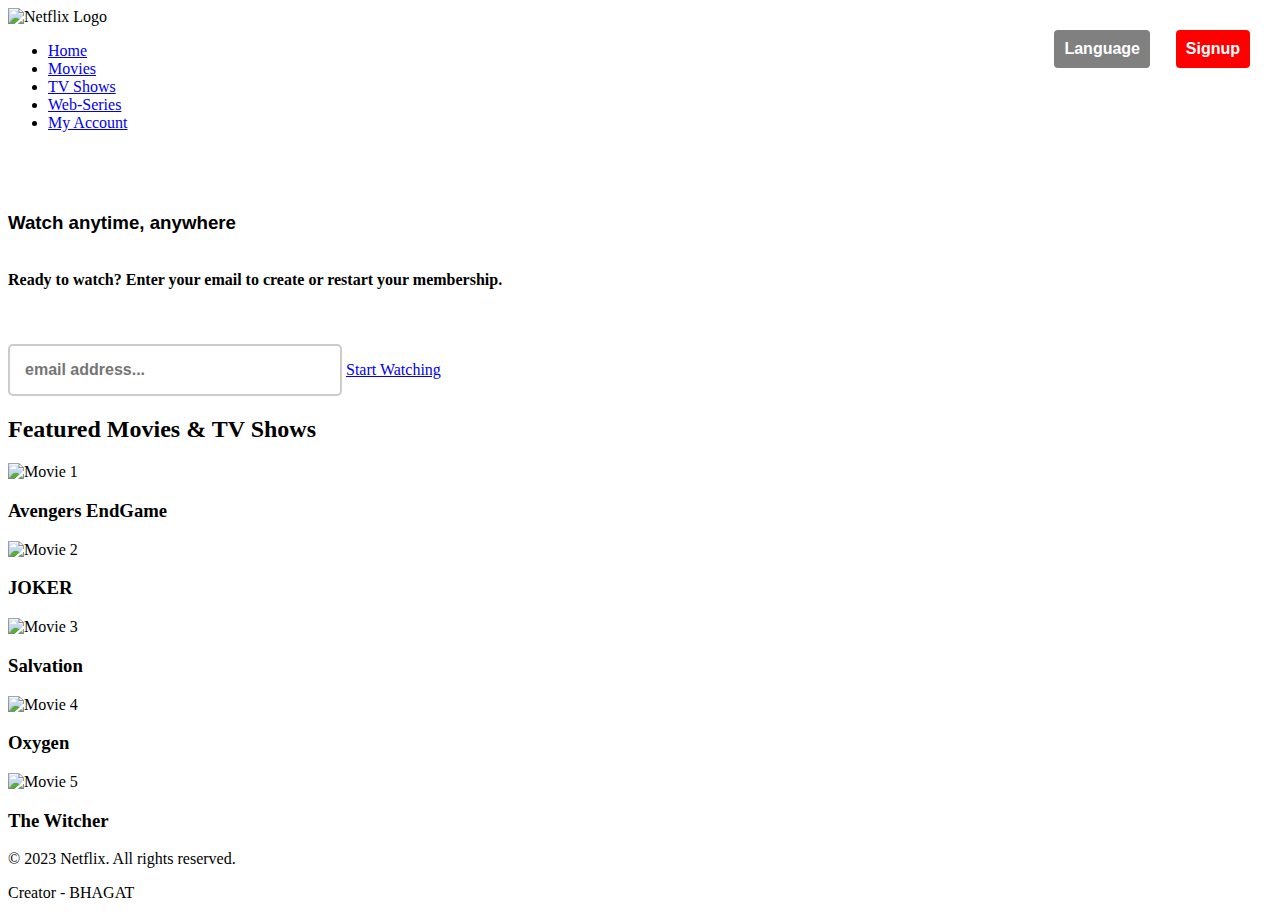
==== Netflix_clone/index.html @ 66bd56ac "Create index.html" ====
<!DOCTYPE html>
<html lang="en">
<head>
    <meta charset="UTF-8">
    <meta name="viewport" content="width=device-width, initial-scale=1.0">
    <link rel="stylesheet" href="styles.css">
    <title>Netflix</title>
    <style>
        .transparent-input {
          background-color: transparent;
          border: 2px solid #ccc;
          padding: 15px;
          width: 300px;
          color: white; 
          font-size: 16px;
          border-radius: 5px;
          font-weight: bold;
        }
      </style>
    
</head>
<body>
    <header>
        
        <nav>
            <img src="logo.svg.png" alt="Netflix Logo" class="logo">
            <ul>
                <li><a href="#">Home</a></li>
                <li><a href="#">Movies</a></li>
                <li><a href="#">TV Shows</a></li>
                <li><a href="#">Web-Series</a></li>
                <li><a href="#">My Account</a></li>
            </ul>
            
            <button style="background-color: grey;
            color: white; border:none;  font-weight: bold; padding: 10px 10px; text-align: center;display: inline-block; font-size: 16px; border-radius: 4px; position: absolute;
            right: 130px;
            top: 30px; ">
                Language
            </button>
            <button style="background-color: red;
            color: white; border: none; font-weight: bold;padding: 10px 10px; text-align: center; display: inline-block; font-size: 16px; border-radius: 4px;
            position:absolute; right: 30px;
            top: 30px;" >Signup</button>
            
            
            
        </nav>
       
    </header>

    <section class="hero">
        <div class="overlay"></div>
        <div class="content">
            <h1 style="color:white; color: white; font-family: Verdana, Geneva, Tahoma, sans-serif;">Unlimited movies and TV shows</h1>
            <h3 style="font-family: Verdana, Geneva, Tahoma, sans-serif;">Watch anytime, anywhere</h3>
            <p></p>
            
             <h6 style="font-size: medium;">Ready to watch? Enter your email to create or restart your membership.</h6>
             <br>
             <input type="text" class="transparent-input" placeholder="email address...">
             
            <a href="#" class="btn btn-primary">Start Watching  </a>
        </div>
    </section>

    <section class="featured">
        <h2>Featured Movies & TV Shows</h2>
        <div class="featured-list">
            <div class="item">
                <img src="avengers.jpg" alt="Movie 1"
                style="width: 184px;height: 273px;">
                <h3>Avengers EndGame</h3>
            </div>
            <div class="item">
                 <!-- items here -->
                <img src="joker.jpg" alt="Movie 2" 
                style="width: 184px;height: 273px;">
                <h3>JOKER</h3>
                
            </div>
           
            <div class="item">
                <img src="salvation.jpg" alt="Movie 3"
                style="width: 184px;height: 273px;">
                <h3>Salvation</h3>
            </div>
            <div class="item">
                <img src="oxygen.jpg" alt="Movie 4"
                style="width: 184px;height: 273px;">
                <h3>Oxygen</h3>
            </div>
            <div class="item">
                <img src="witcher.jpeg" alt="Movie 5"
                style="width: 184px;height: 273px;">
                <h3>The Witcher</h3>
            </div>
            
            
        </div>
    </section>

    <footer>
        <p>&copy; 2023 Netflix. All rights reserved.</p>
        <p>Creator - BHAGAT</p>
    </footer>
</body>
</html>
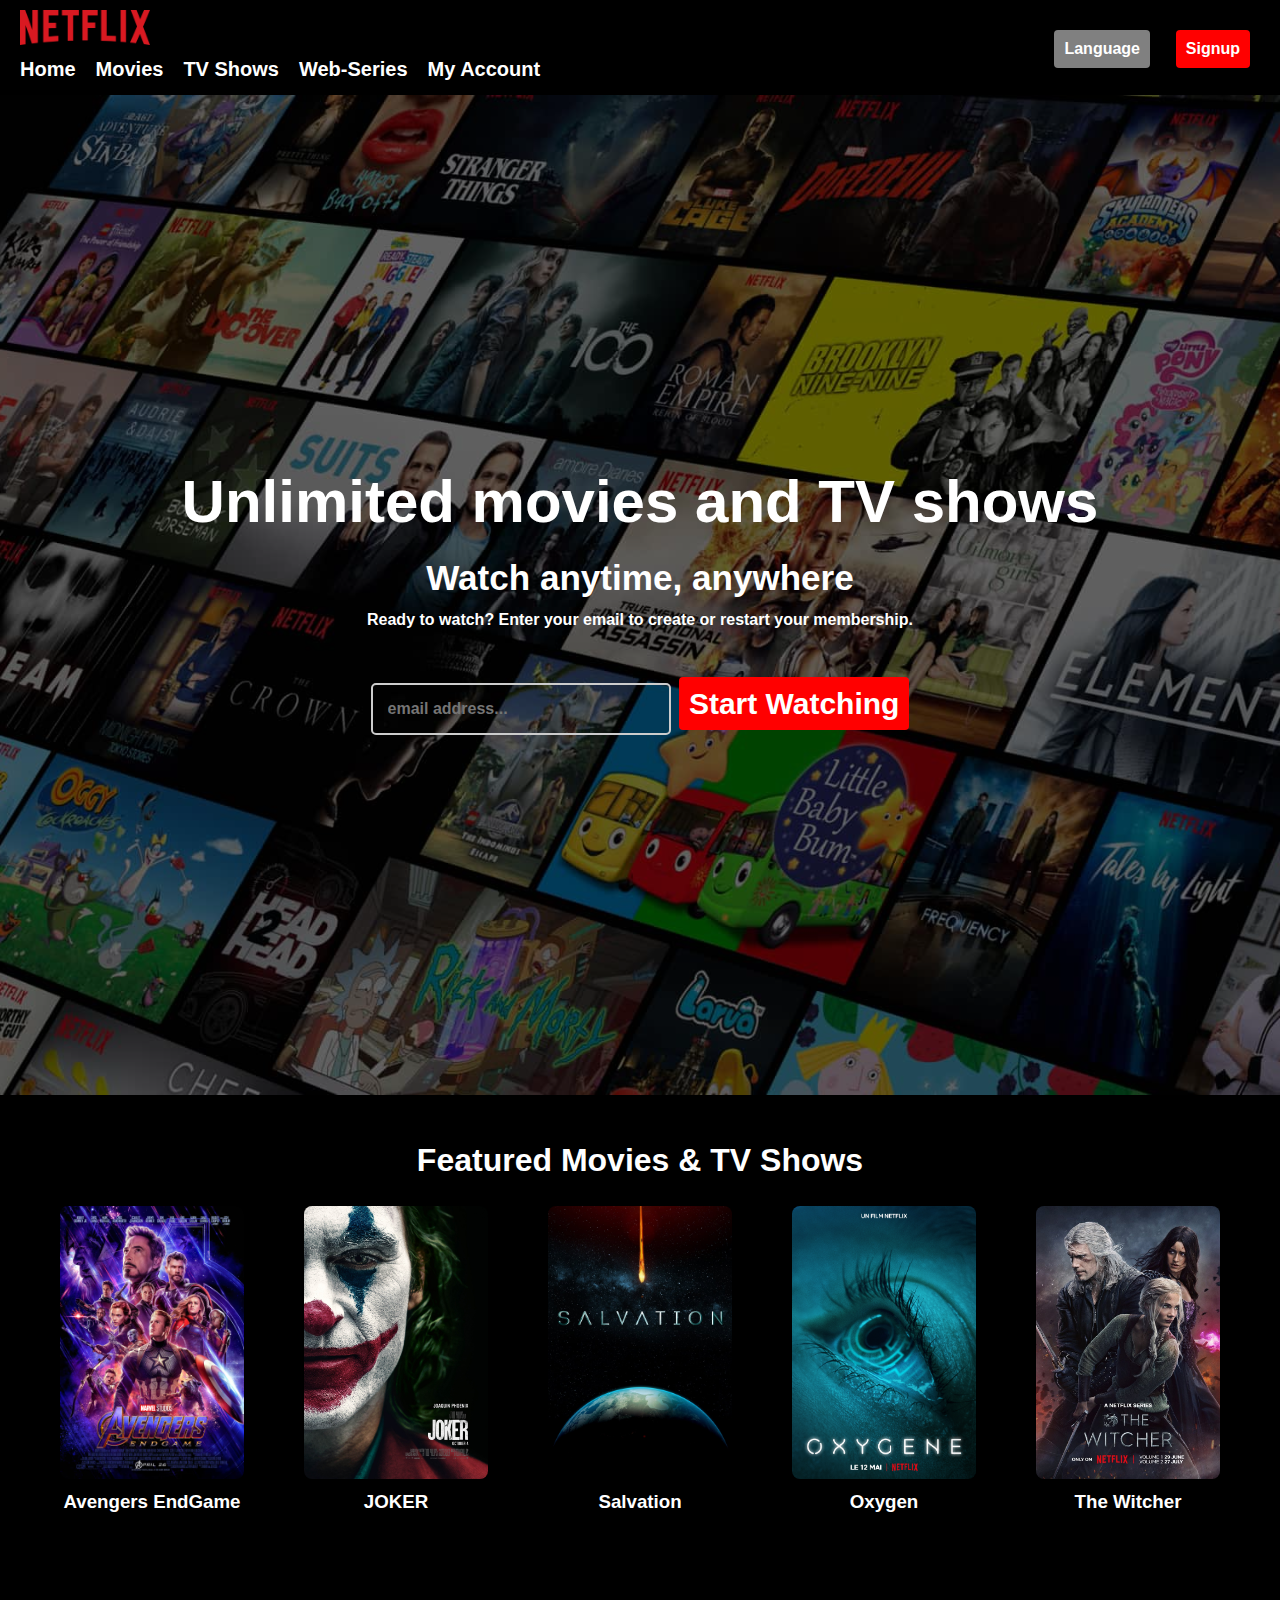
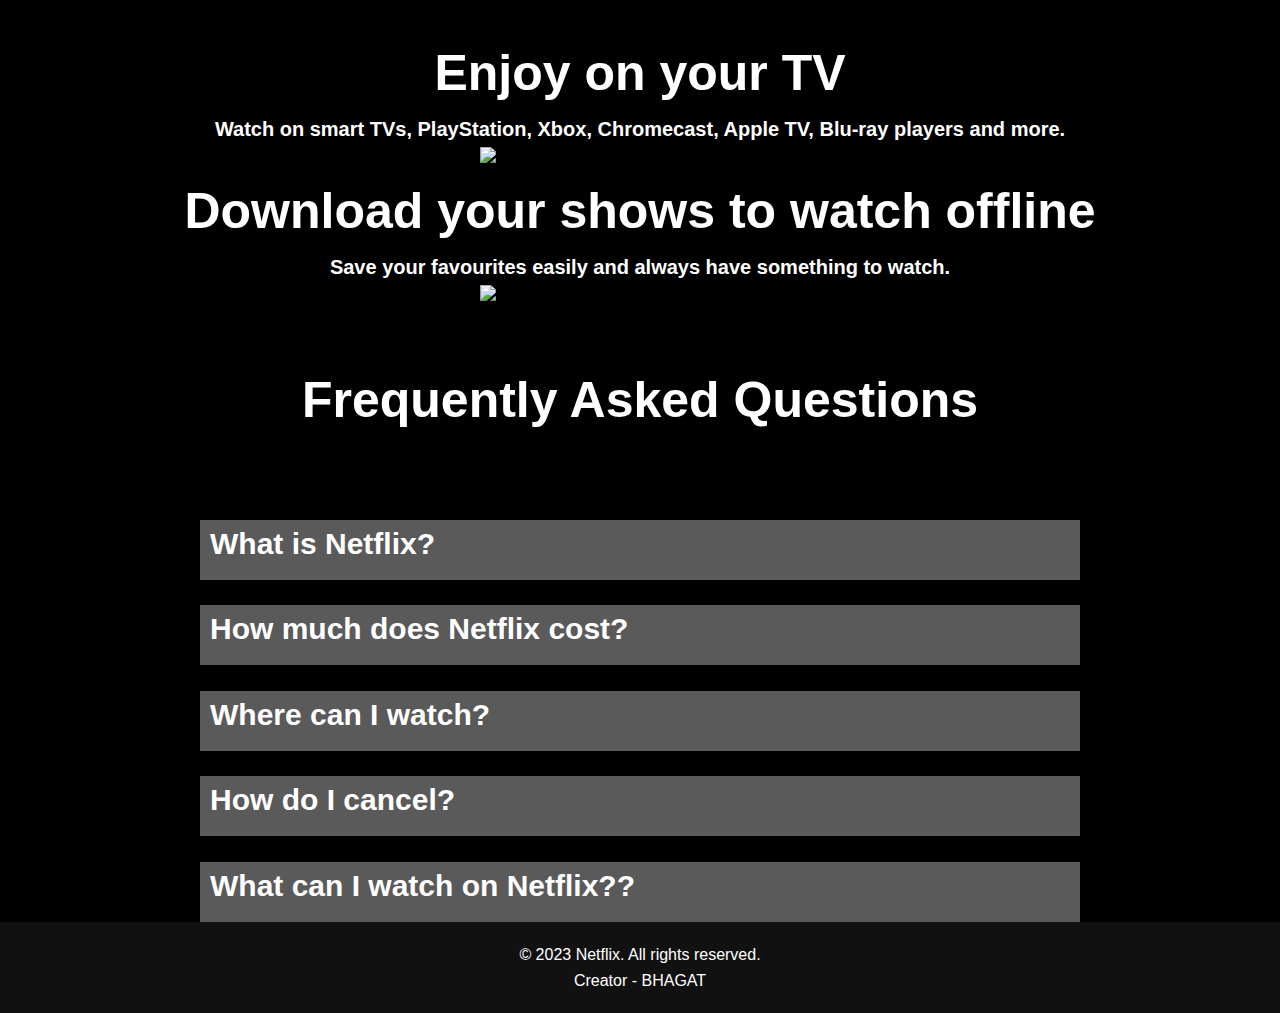
==== commit e83eeb25: "Update index.html" ====
--- a/Netflix_clone/index.html
+++ b/Netflix_clone/index.html
@@ -16,6 +16,7 @@
           border-radius: 5px;
           font-weight: bold;
         }
+        
       </style>
     
 </head>
@@ -95,9 +96,57 @@
                 style="width: 184px;height: 273px;">
                 <h3>The Witcher</h3>
             </div>
+
+            
             
             
         </div>
+    </section>
+    <section class="explain" style="background: black; color: white;">
+        
+        <br><br><br>
+        <h1 style="text-align: center; font-family: Verdana, Geneva, Tahoma, sans-serif;font-size: 50px;">Enjoy on your TV</h1>
+        <h2 style="text-align: center; font-family: Verdana, Geneva, Tahoma, sans-serif; font-size: 20px;">Watch on smart TVs, PlayStation, Xbox, Chromecast, Apple TV, Blu-ray players and more.</h2>
+        <img src ="https://assets.nflxext.com/ffe/siteui/acquisition/ourStory/fuji/desktop/tv.png" style="margin-left: 480px;margin-right: auto;">
+        <br>
+        <h1 style="text-align: center; font-family: Verdana, Geneva, Tahoma, sans-serif;font-size: 50px;">
+            Download your shows to watch offline
+        </h1>
+        <h2 style="text-align: center; font-family: Verdana, Geneva, Tahoma, sans-serif; font-size: 20px;">Save your favourites easily and always have something to watch.</h2>
+
+        <img src="https://assets.nflxext.com/ffe/siteui/acquisition/ourStory/fuji/desktop/mobile.png " style="margin-left: 480px;margin-right: auto; ">
+        <br><br><br>
+        
+        </h1>
+        <div class="question">
+            <h1 style="text-align: center; font-family: Verdana, Geneva, Tahoma, sans-serif;font-size: 50px;">Frequently Asked Questions
+                <br><br>
+                
+              </h1>
+              <div class="quest">
+                <div class="textbox" style="text-align: left; background-color: #5A5A5A; height: 60px;  font-size: 30px; font-weight: 600; margin-left: 200px; margin-right: 200px; padding-left: 10px;" >What is Netflix?</div>
+                <i class="las la-plus"></i>
+              </div>
+              <br>
+              <div class="quest">
+                  <div class="textbox" style="text-align: left; background-color: #5A5A5A; height: 60px;  font-size: 30px; font-weight: 600; margin-left: 200px; margin-right: 200px; padding-left: 10px;">How much does Netflix cost?</div>
+                  <i class="las la-plus"></i>
+                </div>  
+                <br>           
+                <div class="quest">
+                    <div class="textbox " style="text-align: left; background-color: #5A5A5A; height: 60px;  font-size: 30px; font-weight: 600; margin-left: 200px; margin-right: 200px; padding-left: 10px;">Where can I watch?</div>
+                    <i class="las la-plus"></i>
+                  </div>    
+                  <br>             <div class="quest">
+                    <div class="textbox" style="text-align: left; background-color: #5A5A5A; height: 60px;  font-size: 30px; font-weight: 600; margin-left: 200px; margin-right: 200px; padding-left: 10px;">How do I cancel?</div>
+                    <i class="las la-plus"></i>
+                  </div> 
+                  <br>              
+                  <div class="quest">
+                      <div class="textbox" style="text-align: left; background-color: #5A5A5A; height: 60px;  font-size: 30px; font-weight: 600; margin-left: 200px; margin-right: 200px; padding-left: 10px;">What can I watch on Netflix??</div>
+                      <i class="las la-plus"></i>
+                    </div>
+
     </section>
 
     <footer>
--- a/Netflix_clone/styles.css
+++ b/Netflix_clone/styles.css
@@ -0,0 +1,140 @@
+
+* {
+    margin: 0;
+    padding: 0;
+    box-sizing: border-box;
+}
+
+body {
+    font-family: Arial, sans-serif;
+    line-height: 1.6;
+    background-color: #f4f4f4;
+    color: #333;
+}
+
+header {
+    background-color: #111;
+    color: white;
+    padding: 10px 20px;
+    background-blend-mode: multiply;
+    background-color: black;
+   
+}
+
+
+.logo {
+    width: 130px;
+    height: auto;
+}
+
+nav ul {
+    list-style: none;
+    display: flex;
+    align-items: center;
+    font-size: 20px;
+    
+   
+}
+
+nav li {
+    margin-right: 20px;
+}
+
+nav a {
+    text-decoration: none;
+    color: white;
+    font-weight: bold;
+    
+}
+
+
+.hero {
+    position: relative;
+    background-image: url("netflix_background.jpg");
+    background-size: cover;
+    background-position: center;
+    height: 1000px;
+    color: white;
+    display: flex;
+    justify-content: center;
+    align-items: center;
+    text-align: center;
+    background-image: no-repeat;
+    background-blend-mode: multiply;
+    background-color: grey;
+    
+}
+
+.overlay {
+    position: absolute;
+    top: 0;
+    left: 0;
+    width: 0%;
+    height: 0%;
+    background: rgba(0, 0, 0, );
+}
+
+.content {
+    padding: 20px;
+    font-size: 30px;
+
+    
+}
+
+.btn {
+    padding: 10px 10px;
+    background-color: red;
+    color: white;
+    text-decoration: none;
+    font-weight: bold;
+    border-radius: 4px;
+    
+}
+.btn:hover{
+    background-color: darkred;
+}
+
+.featured {
+    padding: 40px 0;
+    text-align: center;
+    background: black;
+    color: white;
+    
+}
+
+.featured h2 {
+    font-size: 2em;
+    margin-bottom: 20px;
+}
+
+.featured-list {
+    display: flex;
+    justify-content: center;
+}
+
+.item {
+    margin: 0 30px;
+    text-align: center;
+    border-radius: 5px;
+    
+}
+
+.item img {
+    max-width: 100%;
+    border-radius: 8px;
+    transition: 0.5s;
+}
+.item :hover{
+    transform: scale(1.5);
+    z-index: 2;
+    box-shadow: 0 4px 17px rgba(0,0,0,0.35);
+
+}
+
+footer {
+    background-color: #111;
+    color: white;
+    text-align: center;
+    padding: 20px 0;
+}
+
